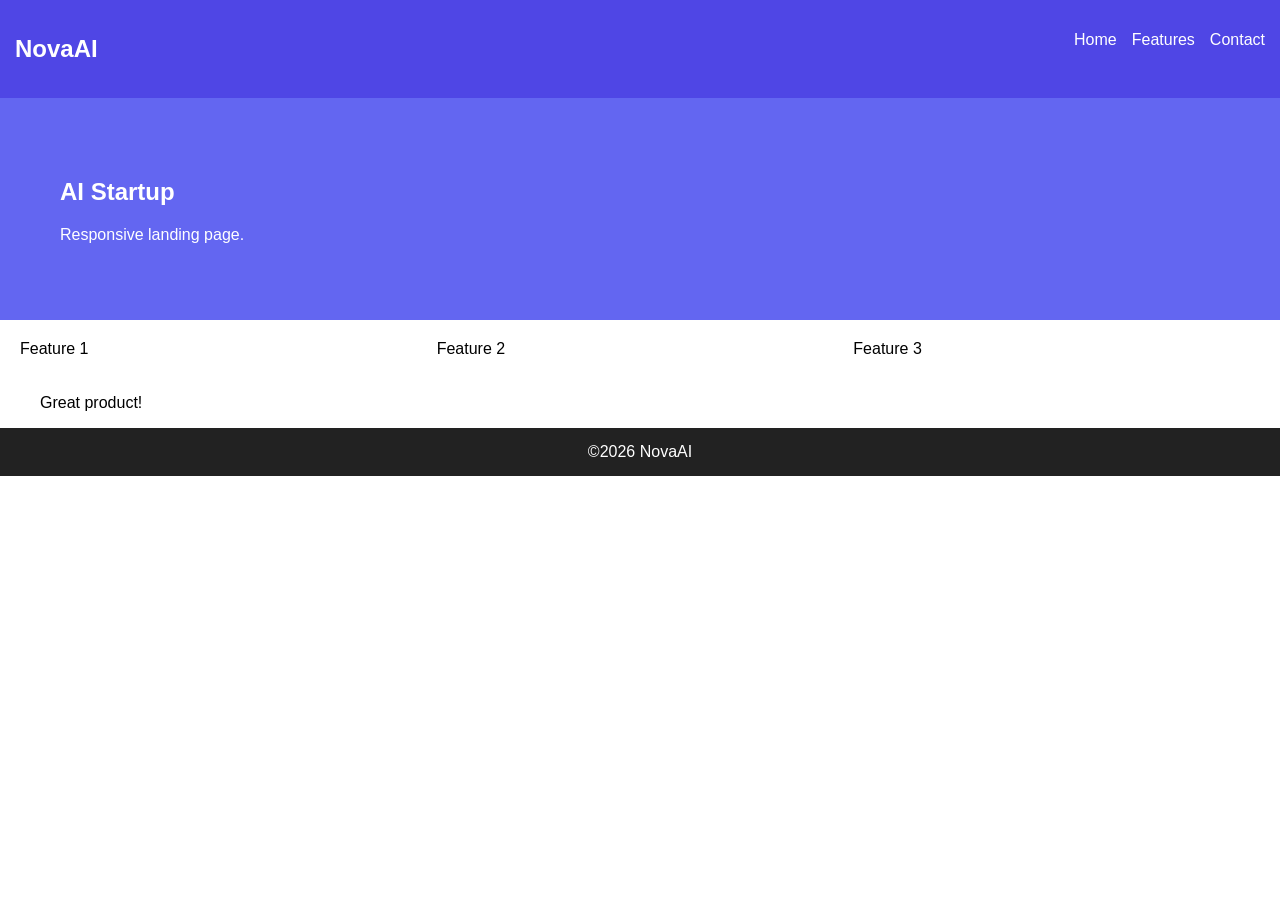
==== Task2_Responsive_Landing_Page/index.html @ 4498ce97 "Initial commit with Web Development Internship Tasks" ====
<!DOCTYPE html><html><head><meta charset='UTF-8'><meta name='viewport' content='width=device-width,initial-scale=1'><link rel='stylesheet' href='style.css'><title>Landing</title></head><body><header><nav><h2>NovaAI</h2><ul><li>Home</li><li>Features</li><li>Contact</li></ul></nav><section class='hero'><div><h1>AI Startup</h1><p>Responsive landing page.</p></div></section></header><section class='features'><div>Feature 1</div><div>Feature 2</div><div>Feature 3</div></section><section class='testimonials'><blockquote>Great product!</blockquote></section><footer>©2026 NovaAI</footer></body></html>
---- Task2_Responsive_Landing_Page/style.css ----
body{margin:0;font-family:Arial}nav,ul,.features{display:flex}nav{justify-content:space-between;padding:15px;background:#4f46e5;color:#fff}ul{gap:15px;list-style:none}.hero{padding:60px;color:#fff;background:#6366f1}.features{display:grid;grid-template-columns:repeat(3,1fr);gap:10px;padding:20px}footer{text-align:center;padding:15px;background:#222;color:#fff}@media(max-width:768px){.features{grid-template-columns:1fr}nav{flex-direction:column}}
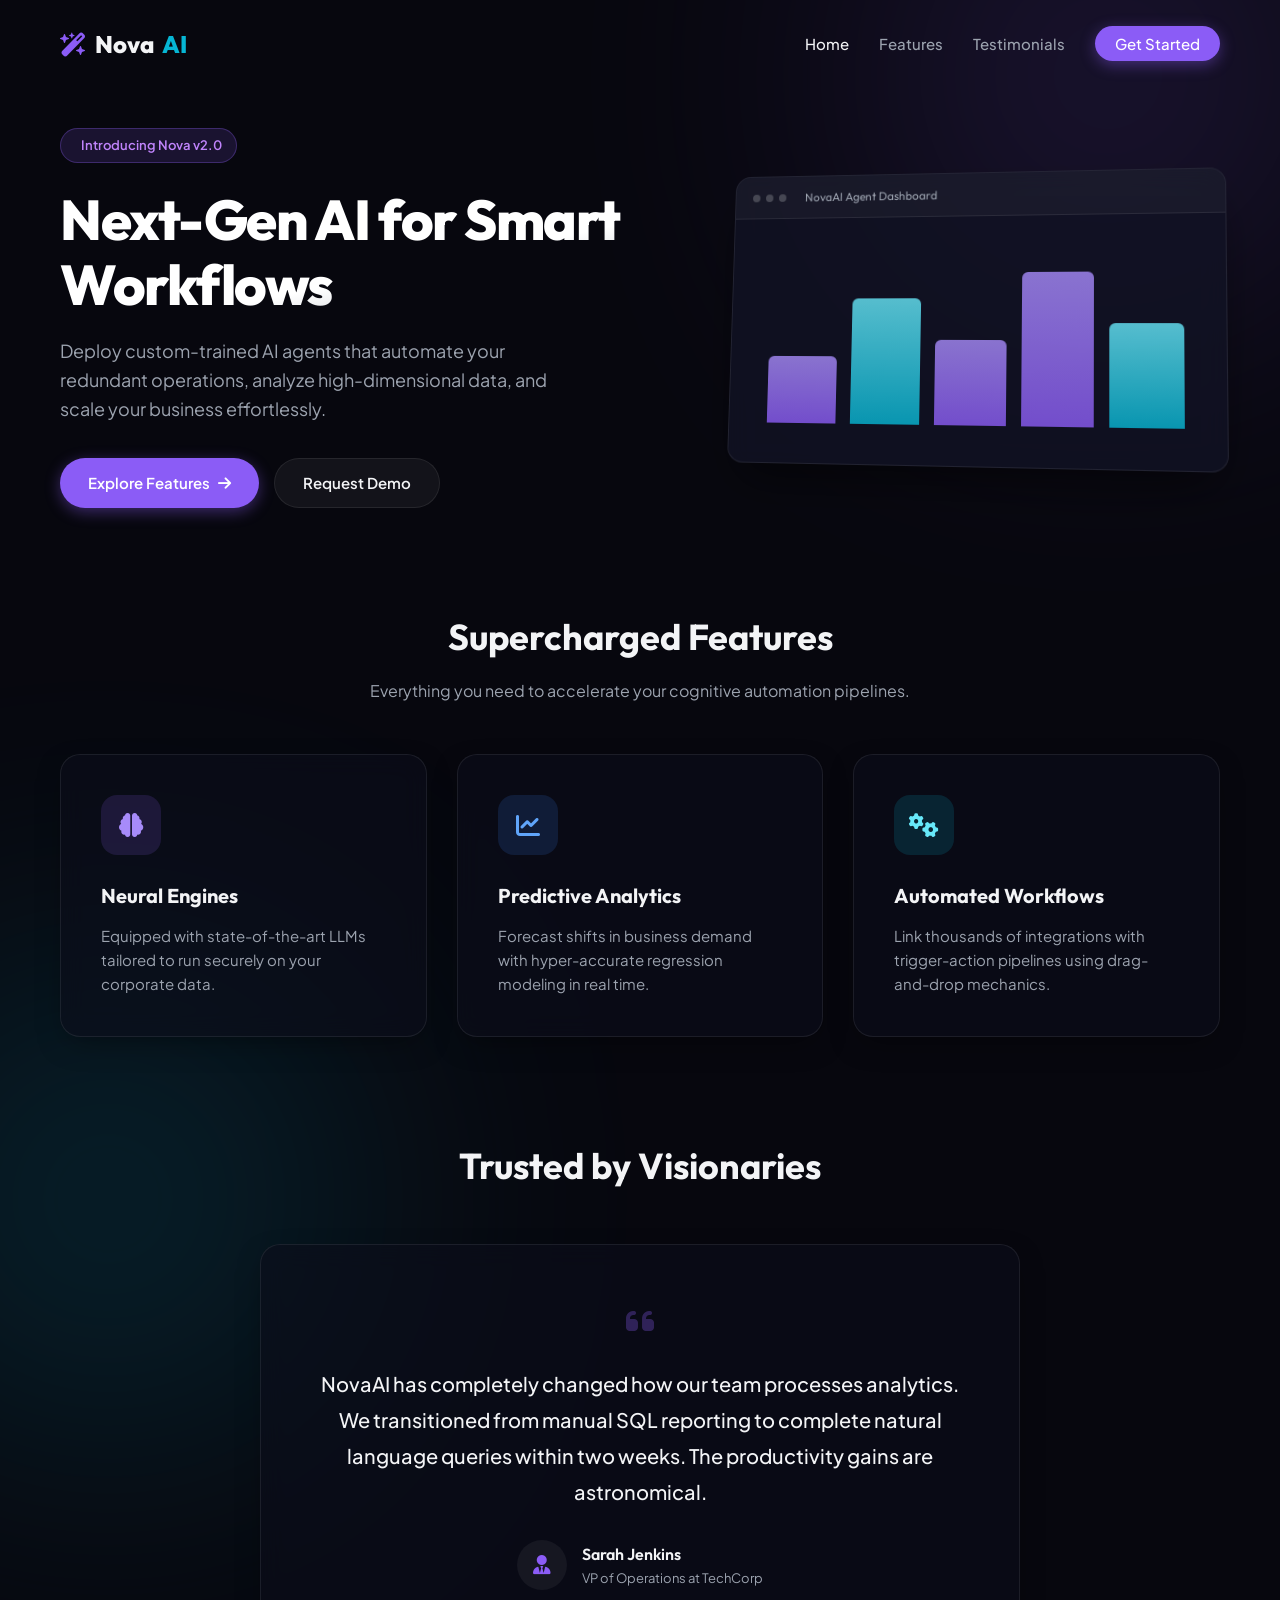
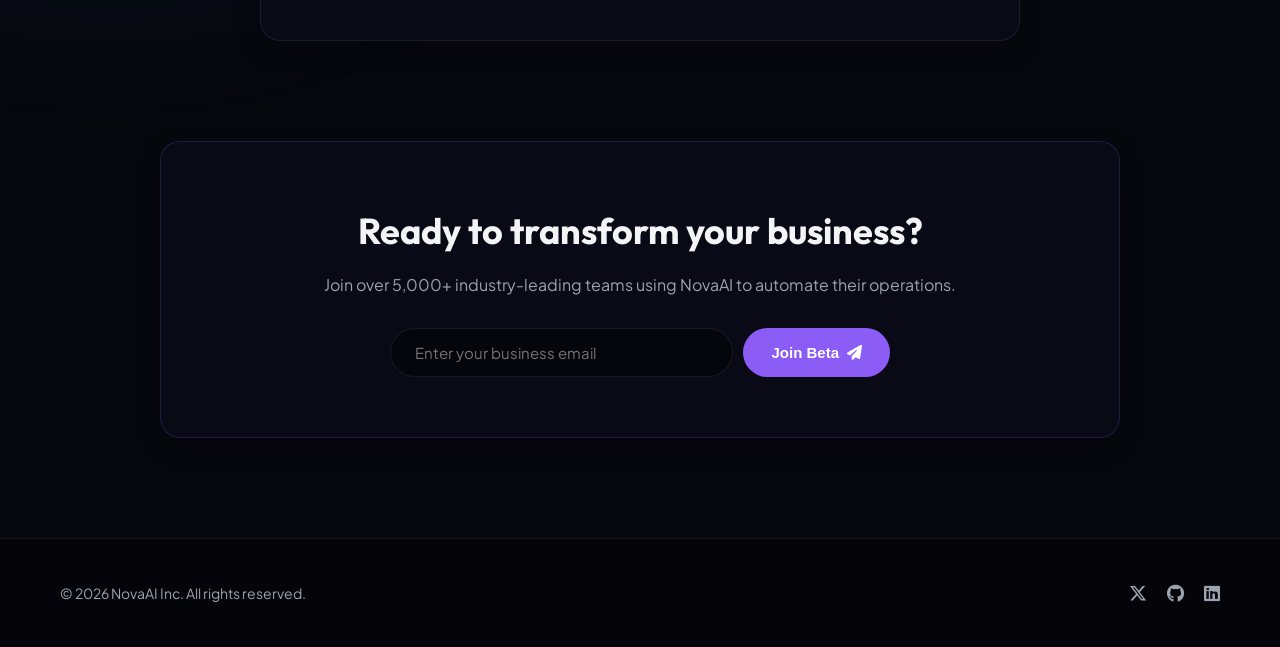
==== commit 3642531c: "Refactored all task folders to premium web designs" ====
--- a/Task2_Responsive_Landing_Page/index.html
+++ b/Task2_Responsive_Landing_Page/index.html
@@ -1 +1,124 @@
-<!DOCTYPE html><html><head><meta charset='UTF-8'><meta name='viewport' content='width=device-width,initial-scale=1'><link rel='stylesheet' href='style.css'><title>Landing</title></head><body><header><nav><h2>NovaAI</h2><ul><li>Home</li><li>Features</li><li>Contact</li></ul></nav><section class='hero'><div><h1>AI Startup</h1><p>Responsive landing page.</p></div></section></header><section class='features'><div>Feature 1</div><div>Feature 2</div><div>Feature 3</div></section><section class='testimonials'><blockquote>Great product!</blockquote></section><footer>©2026 NovaAI</footer></body></html>+<!DOCTYPE html>
+<html lang="en">
+<head>
+    <meta charset="UTF-8">
+    <meta name="viewport" content="width=device-width, initial-scale=1.0">
+    <title>NovaAI | Empowering the Future with AI</title>
+    <link rel="stylesheet" href="style.css">
+    <link rel="preconnect" href="https://fonts.googleapis.com">
+    <link rel="preconnect" href="https://fonts.gstatic.com" crossorigin>
+    <link href="https://fonts.googleapis.com/css2?family=Outfit:wght@300;400;500;600;700;800&family=Plus+Jakarta+Sans:wght@300;400;500;600&display=swap" rel="stylesheet">
+    <link rel="stylesheet" href="https://cdnjs.cloudflare.com/ajax/libs/font-awesome/6.4.0/css/all.min.css">
+</head>
+<body>
+    <!-- Radial ambient glows -->
+    <div class="glow-orb glow-1"></div>
+    <div class="glow-orb glow-2"></div>
+
+    <header>
+        <nav>
+            <a href="#" class="logo">
+                <i class="fa-solid fa-wand-magic-sparkles"></i> Nova<span>AI</span>
+            </a>
+            <ul class="nav-links">
+                <li><a href="#" class="active">Home</a></li>
+                <li><a href="#features">Features</a></li>
+                <li><a href="#testimonials">Testimonials</a></li>
+                <li><a href="#contact" class="nav-btn">Get Started</a></li>
+            </ul>
+        </nav>
+
+        <section class="hero">
+            <div class="hero-content">
+                <span class="badge"><i class="fa-solid fa-sparkles"></i> Introducing Nova v2.0</span>
+                <h1>Next-Gen AI for Smart Workflows</h1>
+                <p>Deploy custom-trained AI agents that automate your redundant operations, analyze high-dimensional data, and scale your business effortlessly.</p>
+                <div class="hero-actions">
+                    <a href="#features" class="btn btn-primary">Explore Features <i class="fa-solid fa-arrow-right"></i></a>
+                    <a href="#demo" class="btn btn-secondary">Request Demo</a>
+                </div>
+            </div>
+            <div class="hero-dashboard-preview">
+                <div class="preview-header">
+                    <div class="dots"><span class="dot"></span><span class="dot"></span><span class="dot"></span></div>
+                    <div class="preview-title">NovaAI Agent Dashboard</div>
+                </div>
+                <div class="preview-body">
+                    <div class="chart-mockup">
+                        <div class="bar bar-1"></div>
+                        <div class="bar bar-2"></div>
+                        <div class="bar bar-3"></div>
+                        <div class="bar bar-4"></div>
+                        <div class="bar bar-5"></div>
+                    </div>
+                </div>
+            </div>
+        </section>
+    </header>
+
+    <section id="features" class="features">
+        <div class="section-header">
+            <h2>Supercharged Features</h2>
+            <p>Everything you need to accelerate your cognitive automation pipelines.</p>
+        </div>
+        <div class="features-grid">
+            <div class="feature-card glass-card">
+                <div class="icon-box purple-glow"><i class="fa-solid fa-brain"></i></div>
+                <h3>Neural Engines</h3>
+                <p>Equipped with state-of-the-art LLMs tailored to run securely on your corporate data.</p>
+            </div>
+            <div class="feature-card glass-card">
+                <div class="icon-box blue-glow"><i class="fa-solid fa-chart-line"></i></div>
+                <h3>Predictive Analytics</h3>
+                <p>Forecast shifts in business demand with hyper-accurate regression modeling in real time.</p>
+            </div>
+            <div class="feature-card glass-card">
+                <div class="icon-box cyan-glow"><i class="fa-solid fa-gears"></i></div>
+                <h3>Automated Workflows</h3>
+                <p>Link thousands of integrations with trigger-action pipelines using drag-and-drop mechanics.</p>
+            </div>
+        </div>
+    </section>
+
+    <section id="testimonials" class="testimonials">
+        <div class="section-header">
+            <h2>Trusted by Visionaries</h2>
+        </div>
+        <div class="testimonial-card glass-card">
+            <div class="quote-icon"><i class="fa-solid fa-quote-left"></i></div>
+            <blockquote>
+                NovaAI has completely changed how our team processes analytics. We transitioned from manual SQL reporting to complete natural language queries within two weeks. The productivity gains are astronomical.
+            </blockquote>
+            <div class="user-info">
+                <div class="user-avatar"><i class="fa-solid fa-user-tie"></i></div>
+                <div>
+                    <h4>Sarah Jenkins</h4>
+                    <p>VP of Operations at TechCorp</p>
+                </div>
+            </div>
+        </div>
+    </section>
+
+    <section id="demo" class="demo-section">
+        <div class="demo-card glass-card">
+            <h2>Ready to transform your business?</h2>
+            <p>Join over 5,000+ industry-leading teams using NovaAI to automate their operations.</p>
+            <form onsubmit="event.preventDefault(); alert('Thank you! We will get in touch shortly.');" class="newsletter-form">
+                <input type="email" placeholder="Enter your business email" required>
+                <button type="submit">Join Beta <i class="fa-solid fa-paper-plane"></i></button>
+            </form>
+        </div>
+    </section>
+
+    <footer>
+        <div class="footer-content">
+            <p>&copy; 2026 NovaAI Inc. All rights reserved.</p>
+            <div class="socials">
+                <a href="#"><i class="fa-brands fa-x-twitter"></i></a>
+                <a href="#"><i class="fa-brands fa-github"></i></a>
+                <a href="#"><i class="fa-brands fa-linkedin"></i></a>
+            </div>
+        </div>
+    </footer>
+</body>
+</html>
--- a/Task2_Responsive_Landing_Page/style.css
+++ b/Task2_Responsive_Landing_Page/style.css
@@ -1 +1,592 @@
-body{margin:0;font-family:Arial}nav,ul,.features{display:flex}nav{justify-content:space-between;padding:15px;background:#4f46e5;color:#fff}ul{gap:15px;list-style:none}.hero{padding:60px;color:#fff;background:#6366f1}.features{display:grid;grid-template-columns:repeat(3,1fr);gap:10px;padding:20px}footer{text-align:center;padding:15px;background:#222;color:#fff}@media(max-width:768px){.features{grid-template-columns:1fr}nav{flex-direction:column}}+:root {
+    --bg: #07070e;
+    --card-bg: rgba(13, 14, 28, 0.6);
+    --border: rgba(255, 255, 255, 0.08);
+    --text: #f3f4f6;
+    --text-muted: #9ca3af;
+    --accent: #8b5cf6;
+    --accent-glow: rgba(139, 92, 246, 0.4);
+    --font-heading: 'Outfit', sans-serif;
+    --font-body: 'Plus Jakarta Sans', sans-serif;
+}
+
+* {
+    margin: 0;
+    padding: 0;
+    box-sizing: border-box;
+}
+
+html {
+    scroll-behavior: smooth;
+}
+
+body {
+    background-color: var(--bg);
+    color: var(--text);
+    font-family: var(--font-body);
+    line-height: 1.6;
+    overflow-x: hidden;
+    position: relative;
+}
+
+/* Glowing background artifacts */
+.glow-orb {
+    position: absolute;
+    border-radius: 50%;
+    filter: blur(140px);
+    z-index: -1;
+    opacity: 0.35;
+}
+
+.glow-1 {
+    top: -10%;
+    right: -10%;
+    width: 600px;
+    height: 600px;
+    background: radial-gradient(circle, #8b5cf6 0%, rgba(139,92,246,0) 70%);
+}
+
+.glow-2 {
+    top: 40%;
+    left: -15%;
+    width: 600px;
+    height: 600px;
+    background: radial-gradient(circle, #06b6d4 0%, rgba(6,182,212,0) 70%);
+}
+
+/* Navigation bar */
+nav {
+    display: flex;
+    justify-content: space-between;
+    align-items: center;
+    max-width: 1200px;
+    margin: 0 auto;
+    padding: 25px 20px;
+}
+
+.logo {
+    font-family: var(--font-heading);
+    font-size: 24px;
+    font-weight: 800;
+    color: var(--text);
+    text-decoration: none;
+    display: flex;
+    align-items: center;
+    gap: 8px;
+}
+
+.logo i {
+    color: var(--accent);
+}
+
+.logo span {
+    color: #06b6d4;
+}
+
+.nav-links {
+    display: flex;
+    align-items: center;
+    list-style: none;
+    gap: 30px;
+}
+
+.nav-links a {
+    color: var(--text-muted);
+    text-decoration: none;
+    font-size: 15px;
+    font-weight: 500;
+    transition: color 0.3s;
+}
+
+.nav-links a:hover,
+.nav-links a.active {
+    color: var(--text);
+}
+
+.nav-btn {
+    background: var(--accent);
+    color: white !important;
+    padding: 8px 20px;
+    border-radius: 20px;
+    box-shadow: 0 4px 15px var(--accent-glow);
+    transition: all 0.3s !important;
+}
+
+.nav-btn:hover {
+    transform: translateY(-2px);
+    box-shadow: 0 6px 20px rgba(139, 92, 246, 0.6);
+}
+
+/* Header & Hero Section */
+header {
+    position: relative;
+}
+
+.hero {
+    display: grid;
+    grid-template-columns: 1.1fr 0.9fr;
+    gap: 50px;
+    max-width: 1200px;
+    margin: 40px auto 100px;
+    padding: 0 20px;
+    align-items: center;
+}
+
+.hero-content {
+    display: flex;
+    flex-direction: column;
+    align-items: flex-start;
+}
+
+.hero-content .badge {
+    background: rgba(139, 92, 246, 0.15);
+    color: #c084fc;
+    border: 1px solid rgba(139, 92, 246, 0.3);
+    padding: 6px 14px;
+    border-radius: 30px;
+    font-size: 13px;
+    font-weight: 600;
+    margin-bottom: 25px;
+    display: inline-flex;
+    align-items: center;
+    gap: 6px;
+}
+
+.hero-content h1 {
+    font-family: var(--font-heading);
+    font-size: clamp(38px, 6vw, 56px);
+    line-height: 1.15;
+    font-weight: 800;
+    letter-spacing: -1.5px;
+    margin-bottom: 20px;
+    background: linear-gradient(to bottom right, #ffffff 60%, #9ca3af);
+    -webkit-background-clip: text;
+    -webkit-text-fill-color: transparent;
+}
+
+.hero-content p {
+    color: var(--text-muted);
+    font-size: clamp(16px, 2vw, 18px);
+    margin-bottom: 35px;
+    max-width: 520px;
+}
+
+.hero-actions {
+    display: flex;
+    gap: 15px;
+}
+
+.btn {
+    display: inline-flex;
+    align-items: center;
+    gap: 8px;
+    padding: 12px 28px;
+    border-radius: 30px;
+    font-size: 15px;
+    font-weight: 600;
+    text-decoration: none;
+    transition: all 0.3s ease;
+}
+
+.btn-primary {
+    background: var(--accent);
+    color: white;
+    box-shadow: 0 4px 15px var(--accent-glow);
+}
+
+.btn-primary:hover {
+    transform: translateY(-2px);
+    box-shadow: 0 6px 20px rgba(139, 92, 246, 0.6);
+}
+
+.btn-secondary {
+    background: rgba(255, 255, 255, 0.05);
+    border: 1px solid var(--border);
+    color: var(--text);
+}
+
+.btn-secondary:hover {
+    background: rgba(255, 255, 255, 0.1);
+    transform: translateY(-2px);
+}
+
+/* Dashboard Preview Mockup */
+.hero-dashboard-preview {
+    background: rgba(17, 18, 36, 0.8);
+    border: 1px solid var(--border);
+    border-radius: 16px;
+    overflow: hidden;
+    box-shadow: 0 25px 50px -12px rgba(0, 0, 0, 0.6);
+    backdrop-filter: blur(12px);
+    transform: perspective(1000px) rotateY(-8deg) rotateX(5deg);
+    transition: all 0.5s ease;
+}
+
+.hero-dashboard-preview:hover {
+    transform: perspective(1000px) rotateY(0deg) rotateX(0deg);
+}
+
+.preview-header {
+    background: rgba(255, 255, 255, 0.03);
+    padding: 12px 18px;
+    display: flex;
+    align-items: center;
+    border-bottom: 1px solid var(--border);
+}
+
+.dots {
+    display: flex;
+    gap: 6px;
+}
+
+.dot {
+    width: 8px;
+    height: 8px;
+    border-radius: 50%;
+    background: rgba(255, 255, 255, 0.2);
+}
+
+.preview-title {
+    font-size: 12px;
+    color: var(--text-muted);
+    margin-left: 20px;
+    font-family: var(--font-heading);
+}
+
+.preview-body {
+    padding: 40px;
+    height: 250px;
+    display: flex;
+    align-items: flex-end;
+}
+
+.chart-mockup {
+    display: flex;
+    justify-content: space-between;
+    align-items: flex-end;
+    width: 100%;
+    height: 100%;
+    gap: 15px;
+}
+
+.bar {
+    width: 100%;
+    border-radius: 6px 6px 0 0;
+    background: linear-gradient(to top, var(--accent), #a78bfa);
+    opacity: 0.8;
+    transition: height 1s ease;
+}
+
+.bar-1 { height: 40%; }
+.bar-2 { height: 75%; background: linear-gradient(to top, #06b6d4, #67e8f9); }
+.bar-3 { height: 50%; }
+.bar-4 { height: 90%; }
+.bar-5 { height: 60%; background: linear-gradient(to top, #06b6d4, #67e8f9); }
+
+/* Glass Card Utility */
+.glass-card {
+    background: var(--card-bg);
+    border: 1px solid var(--border);
+    border-radius: 20px;
+    backdrop-filter: blur(12px);
+    -webkit-backdrop-filter: blur(12px);
+    box-shadow: 0 10px 30px -10px rgba(0, 0, 0, 0.5);
+    transition: all 0.4s cubic-bezier(0.4, 0, 0.2, 1);
+}
+
+.glass-card:hover {
+    transform: translateY(-5px);
+    border-color: rgba(139, 92, 246, 0.3);
+    box-shadow: 0 20px 40px -15px rgba(139, 92, 246, 0.3);
+}
+
+/* Features Section */
+.features {
+    max-width: 1200px;
+    margin: 80px auto;
+    padding: 0 20px;
+}
+
+.section-header {
+    text-align: center;
+    max-width: 600px;
+    margin: 0 auto 50px;
+}
+
+.section-header h2 {
+    font-family: var(--font-heading);
+    font-size: 36px;
+    font-weight: 700;
+    margin-bottom: 12px;
+}
+
+.section-header p {
+    color: var(--text-muted);
+}
+
+.features-grid {
+    display: grid;
+    grid-template-columns: repeat(3, 1fr);
+    gap: 30px;
+}
+
+.feature-card {
+    padding: 40px;
+}
+
+.icon-box {
+    width: 60px;
+    height: 60px;
+    border-radius: 16px;
+    display: flex;
+    justify-content: center;
+    align-items: center;
+    font-size: 24px;
+    margin-bottom: 25px;
+}
+
+.purple-glow {
+    background: rgba(139, 92, 246, 0.15);
+    color: #a78bfa;
+}
+
+.blue-glow {
+    background: rgba(59, 130, 246, 0.15);
+    color: #60a5fa;
+}
+
+.cyan-glow {
+    background: rgba(6, 182, 212, 0.15);
+    color: #67e8f9;
+}
+
+.feature-card h3 {
+    font-family: var(--font-heading);
+    font-size: 20px;
+    margin-bottom: 12px;
+}
+
+.feature-card p {
+    color: var(--text-muted);
+    font-size: 15px;
+    line-height: 1.6;
+}
+
+/* Testimonials Section */
+.testimonials {
+    max-width: 800px;
+    margin: 100px auto;
+    padding: 0 20px;
+    text-align: center;
+}
+
+.testimonial-card {
+    padding: 50px;
+    position: relative;
+}
+
+.quote-icon {
+    font-size: 32px;
+    color: rgba(139, 92, 246, 0.3);
+    margin-bottom: 20px;
+}
+
+.testimonial-card blockquote {
+    font-size: clamp(16px, 3vw, 20px);
+    font-weight: 500;
+    line-height: 1.8;
+    color: var(--text);
+    margin-bottom: 30px;
+}
+
+.user-info {
+    display: flex;
+    align-items: center;
+    justify-content: center;
+    gap: 15px;
+}
+
+.user-avatar {
+    width: 50px;
+    height: 50px;
+    border-radius: 50%;
+    background: rgba(255, 255, 255, 0.05);
+    display: flex;
+    justify-content: center;
+    align-items: center;
+    font-size: 20px;
+    color: var(--accent);
+}
+
+.user-info h4 {
+    font-family: var(--font-heading);
+    font-size: 16px;
+    font-weight: 600;
+    text-align: left;
+}
+
+.user-info p {
+    font-size: 13px;
+    color: var(--text-muted);
+    text-align: left;
+}
+
+/* Call to Action Section (Demo) */
+.demo-section {
+    max-width: 1000px;
+    margin: 100px auto;
+    padding: 0 20px;
+}
+
+.demo-card {
+    padding: 60px;
+    text-align: center;
+    border-color: rgba(139, 92, 246, 0.2);
+}
+
+.demo-card h2 {
+    font-family: var(--font-heading);
+    font-size: clamp(28px, 4vw, 36px);
+    margin-bottom: 12px;
+}
+
+.demo-card p {
+    color: var(--text-muted);
+    margin-bottom: 30px;
+}
+
+.newsletter-form {
+    display: flex;
+    justify-content: center;
+    max-width: 500px;
+    margin: 0 auto;
+    gap: 10px;
+}
+
+.newsletter-form input {
+    flex-grow: 1;
+    background: rgba(0, 0, 0, 0.4);
+    border: 1px solid var(--border);
+    border-radius: 30px;
+    padding: 14px 24px;
+    color: var(--text);
+    outline: none;
+    font-family: var(--font-body);
+    font-size: 15px;
+    transition: border-color 0.3s;
+}
+
+.newsletter-form input:focus {
+    border-color: var(--accent);
+}
+
+.newsletter-form button {
+    background: var(--accent);
+    color: white;
+    border: none;
+    border-radius: 30px;
+    padding: 0 28px;
+    font-weight: 600;
+    font-size: 15px;
+    cursor: pointer;
+    display: flex;
+    align-items: center;
+    gap: 8px;
+    transition: all 0.3s;
+}
+
+.newsletter-form button:hover {
+    background: #7c3aed;
+    box-shadow: 0 5px 15px var(--accent-glow);
+}
+
+/* Footer */
+footer {
+    border-top: 1px solid var(--border);
+    background: #040409;
+}
+
+.footer-content {
+    max-width: 1200px;
+    margin: 0 auto;
+    padding: 40px 20px;
+    display: flex;
+    justify-content: space-between;
+    align-items: center;
+    font-size: 14px;
+    color: var(--text-muted);
+}
+
+.socials {
+    display: flex;
+    gap: 20px;
+}
+
+.socials a {
+    color: var(--text-muted);
+    font-size: 18px;
+    transition: color 0.3s;
+}
+
+.socials a:hover {
+    color: var(--text);
+}
+
+/* Responsive Media Queries */
+@media (max-width: 992px) {
+    .hero {
+        grid-template-columns: 1fr;
+        text-align: center;
+        margin-bottom: 60px;
+    }
+    
+    .hero-content {
+        align-items: center;
+    }
+    
+    .hero-dashboard-preview {
+        transform: none;
+        max-width: 600px;
+        margin: 0 auto;
+    }
+    
+    .hero-dashboard-preview:hover {
+        transform: none;
+    }
+    
+    .features-grid {
+        grid-template-columns: 1fr;
+    }
+}
+
+@media (max-width: 768px) {
+    nav {
+        flex-direction: column;
+        gap: 20px;
+    }
+    
+    .nav-links {
+        gap: 15px;
+        flex-wrap: wrap;
+        justify-content: center;
+    }
+    
+    .demo-card {
+        padding: 40px 20px;
+    }
+    
+    .newsletter-form {
+        flex-direction: column;
+        border-radius: 0;
+    }
+    
+    .newsletter-form button {
+        padding: 14px;
+        justify-content: center;
+    }
+    
+    .footer-content {
+        flex-direction: column;
+        gap: 20px;
+    }
+}
